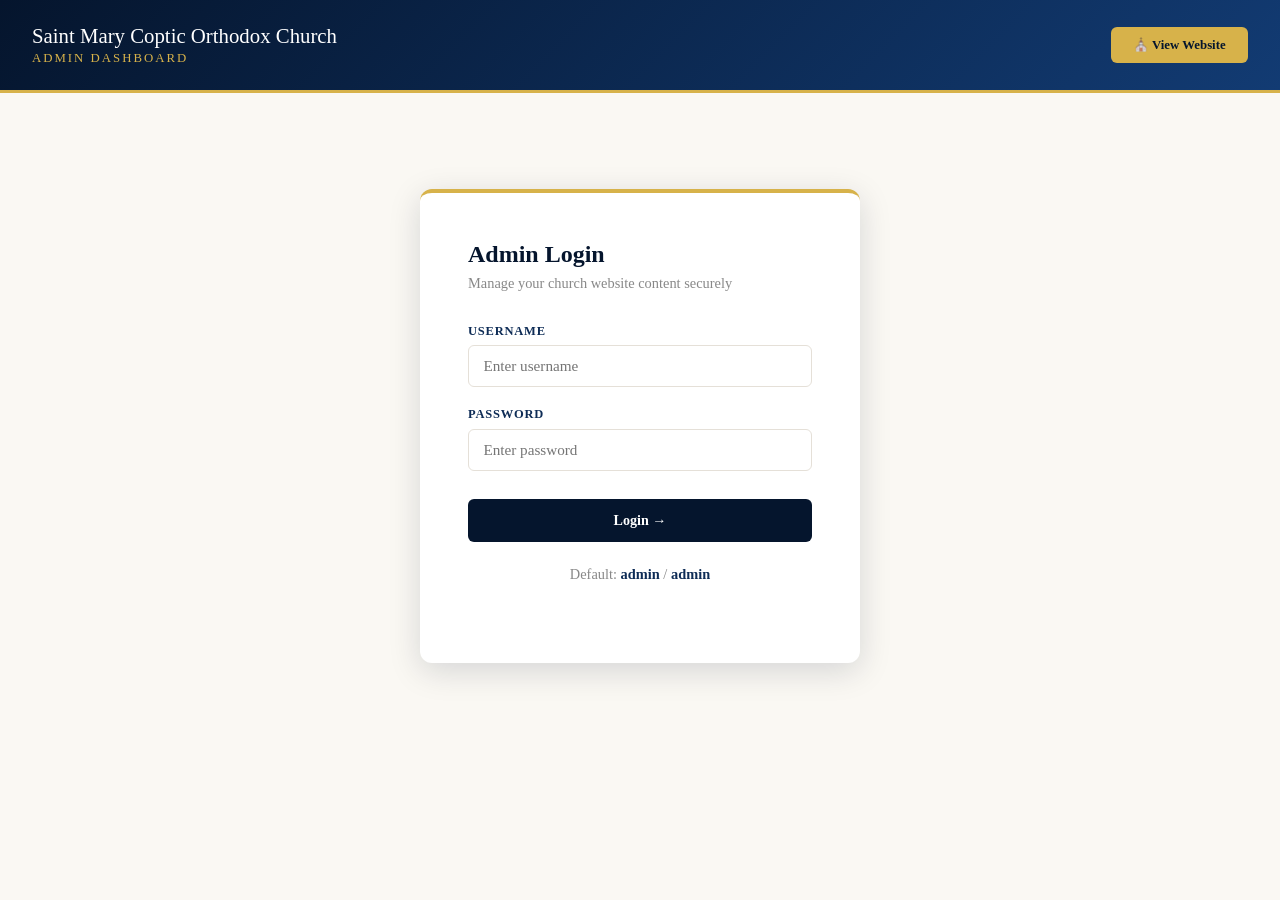
==== admin.html @ d554a723 "Saint Mary Coptic Orthodox Church — Design 1 (Elegant Classic)" ====
<!DOCTYPE html>
<html lang="en">
<head>
  <meta charset="UTF-8">
  <meta name="viewport" content="width=device-width, initial-scale=1.0">
  <title>Admin Panel — Saint Mary Coptic Orthodox Church</title>
  <style>
    :root {
      --navy: #05152d;
      --navy-mid: #0e2c56;
      --navy-light: #123b73;
      --gold: #d7b24a;
      --gold-light: #f2d77b;
      --cream: #faf8f3;
      --white: #ffffff;
      --text: #152033;
      --gray: #888;
      --border: #e5e0d8;
      --danger: #c0392b;
      --success: #1e8449;
    }
    * { margin: 0; padding: 0; box-sizing: border-box; }
    body { font-family: Georgia, 'Times New Roman', serif; background: var(--cream); color: var(--text); min-height: 100vh; }

    .admin-header {
      background: linear-gradient(135deg, var(--navy), var(--navy-light));
      color: var(--white);
      padding: 1.5rem 2rem;
      display: flex; align-items: center; justify-content: space-between;
      border-bottom: 3px solid var(--gold);
    }
    .admin-header h1 { font-size: 1.3rem; font-weight: normal; }
    .admin-header .sub { color: var(--gold); font-size: 0.8rem; letter-spacing: 2px; text-transform: uppercase; margin-top: 0.2rem; }

    .container { max-width: 960px; margin: 0 auto; padding: 2rem 1.5rem; }

    /* LOGIN */
    .login-card {
      background: var(--white); border-radius: 12px; padding: 3rem;
      max-width: 440px; margin: 4rem auto;
      box-shadow: 0 8px 32px rgba(5,21,45,0.15); border-top: 4px solid var(--gold);
    }
    .login-card h2 { color: var(--navy); margin-bottom: 0.4rem; font-size: 1.5rem; }
    .login-card > p { color: var(--gray); font-size: 0.9rem; margin-bottom: 2rem; }
    .login-hint { text-align: center; margin-top: 1.5rem; color: var(--gray); font-size: 0.85rem; }
    .login-hint strong { color: var(--navy-mid); }

    .form-group { margin-bottom: 1.25rem; }
    .form-group label {
      display: block; margin-bottom: 0.4rem;
      font-size: 0.78rem; font-weight: 700; text-transform: uppercase;
      letter-spacing: 0.8px; color: var(--navy-mid);
    }
    .form-group input,
    .form-group textarea,
    .form-group select {
      width: 100%; padding: 0.7rem 0.9rem;
      border: 1.5px solid var(--border); border-radius: 6px;
      font-family: inherit; font-size: 0.95rem; color: var(--text);
      background: var(--white); transition: border-color 0.2s, box-shadow 0.2s;
    }
    .form-group input:focus, .form-group textarea:focus, .form-group select:focus {
      outline: none; border-color: var(--gold); box-shadow: 0 0 0 3px rgba(215,178,74,0.18);
    }
    .form-group textarea { resize: vertical; min-height: 80px; }

    .btn {
      display: inline-flex; align-items: center; gap: 0.4rem;
      padding: 0.65rem 1.4rem; border: none; border-radius: 6px;
      font-family: inherit; font-size: 0.88rem; font-weight: 700;
      cursor: pointer; transition: all 0.18s; text-decoration: none;
    }
    .btn:hover { transform: translateY(-1px); }
    .btn-navy { background: var(--navy); color: var(--white); }
    .btn-navy:hover { background: var(--navy-light); }
    .btn-gold { background: var(--gold); color: var(--navy); }
    .btn-gold:hover { background: var(--gold-light); }
    .btn-muted { background: #ccc; color: var(--text); }
    .btn-muted:hover { background: #bbb; }
    .btn-danger { background: var(--danger); color: var(--white); font-size: 0.76rem; padding: 0.32rem 0.75rem; border-radius: 4px; }
    .btn-danger:hover { background: #e74c3c; transform: none; }
    .btn-edit { background: var(--navy-mid); color: var(--white); font-size: 0.76rem; padding: 0.32rem 0.75rem; border-radius: 4px; }
    .btn-edit:hover { background: var(--navy-light); transform: none; }
    .btn-full { width: 100%; justify-content: center; }
    .btn-sm { font-size: 0.78rem; padding: 0.35rem 0.85rem; }

    #adminPanel { display: none; }

    .topbar {
      background: var(--white); border-radius: 10px; padding: 1rem 1.5rem;
      margin-bottom: 1.5rem;
      display: flex; align-items: center; justify-content: space-between;
      box-shadow: 0 2px 10px rgba(5,21,45,0.08); flex-wrap: wrap; gap: 0.75rem;
    }
    .topbar h2 { color: var(--navy); font-size: 1.05rem; font-weight: normal; }
    .topbar-actions { display: flex; gap: 0.6rem; flex-wrap: wrap; }

    .section-card {
      background: var(--white); border-radius: 10px; margin-bottom: 1.5rem;
      box-shadow: 0 2px 10px rgba(5,21,45,0.08); overflow: hidden;
    }
    .section-head {
      background: var(--navy); color: var(--white); padding: 0.9rem 1.5rem;
      display: flex; align-items: center; justify-content: space-between;
    }
    .section-head h3 { font-size: 0.92rem; font-weight: 600; letter-spacing: 0.3px; }
    .section-body { padding: 1.25rem 1.5rem; }

    .record-list { display: flex; flex-direction: column; gap: 0.6rem; }
    .record-item {
      display: flex; align-items: center; gap: 1rem;
      padding: 0.85rem 1rem; border: 1px solid var(--border); border-radius: 8px;
      background: var(--cream);
    }
    .record-thumb { width: 46px; height: 46px; border-radius: 6px; object-fit: cover; flex-shrink: 0; border: 1px solid var(--border); }
    .record-icon { width: 46px; height: 46px; border-radius: 6px; background: var(--navy-mid); color: var(--gold); display: flex; align-items: center; justify-content: center; font-size: 1.2rem; flex-shrink: 0; }
    .record-info { flex: 1; min-width: 0; }
    .record-info strong { display: block; color: var(--navy); font-size: 0.92rem; }
    .record-info span { color: var(--gray); font-size: 0.8rem; }
    .record-actions { display: flex; gap: 0.4rem; flex-shrink: 0; }

    .empty-state { text-align: center; padding: 2.5rem 1rem; color: var(--gray); font-size: 0.88rem; }
    .empty-state em { display: block; font-size: 2rem; margin-bottom: 0.5rem; font-style: normal; }

    .live-grid { display: grid; grid-template-columns: 1fr 1fr; gap: 1rem; }
    @media (max-width: 600px) { .live-grid { grid-template-columns: 1fr; } }
    .checkbox-label {
      display: flex; align-items: center; gap: 0.75rem;
      padding: 0.7rem 0.9rem; border: 1.5px solid var(--border); border-radius: 6px; cursor: pointer;
    }
    .checkbox-label input[type="checkbox"] { width: 18px; height: 18px; cursor: pointer; accent-color: var(--navy); }

    /* MODAL */
    .modal-overlay {
      position: fixed; inset: 0; background: rgba(5,21,45,0.75);
      display: flex; align-items: center; justify-content: center;
      z-index: 9999; padding: 1rem;
      opacity: 0; pointer-events: none; transition: opacity 0.22s;
    }
    .modal-overlay.open { opacity: 1; pointer-events: all; }
    .modal-box {
      background: var(--white); border-radius: 12px;
      width: 100%; max-width: 520px; max-height: 88vh; overflow-y: auto;
      box-shadow: 0 24px 64px rgba(5,21,45,0.35); border-top: 4px solid var(--gold);
      transform: translateY(-20px) scale(0.97); transition: transform 0.22s;
    }
    .modal-overlay.open .modal-box { transform: translateY(0) scale(1); }
    .modal-head {
      padding: 1.2rem 1.5rem; border-bottom: 1px solid var(--border);
      display: flex; align-items: center; justify-content: space-between;
      position: sticky; top: 0; background: var(--white); z-index: 1;
    }
    .modal-head h3 { color: var(--navy); font-size: 1rem; }
    .modal-close { background: none; border: none; font-size: 1.4rem; color: var(--gray); cursor: pointer; line-height: 1; }
    .modal-close:hover { color: var(--navy); }
    .modal-body { padding: 1.5rem; }
    .modal-foot {
      padding: 1rem 1.5rem; border-top: 1px solid var(--border);
      display: flex; justify-content: flex-end; gap: 0.75rem;
      position: sticky; bottom: 0; background: var(--white); z-index: 1;
    }
    .req { color: #e74c3c; }

    #toast {
      position: fixed; bottom: 2rem; left: 50%; transform: translateX(-50%);
      background: var(--navy); color: var(--white);
      padding: 0.7rem 1.75rem; border-radius: 6px;
      font-size: 0.85rem; border-left: 4px solid var(--gold);
      z-index: 10000; opacity: 0; transition: opacity 0.3s; pointer-events: none; white-space: nowrap;
    }
    #toast.show { opacity: 1; }
  </style>
</head>
<body>

  <div class="admin-header">
    <div>
      <h1>Saint Mary Coptic Orthodox Church</h1>
      <div class="sub">Admin Dashboard</div>
    </div>
    <a href="index.html" class="btn btn-gold" style="font-size:0.8rem;">⛪ View Website</a>
  </div>

  <div class="container">

    <!-- LOGIN -->
    <div id="loginView" class="login-card">
      <h2>Admin Login</h2>
      <p>Manage your church website content securely</p>
      <form onsubmit="event.preventDefault(); doLogin();">
        <div class="form-group">
          <label>Username</label>
          <input type="text" id="loginUser" placeholder="Enter username" required autocomplete="username">
        </div>
        <div class="form-group">
          <label>Password</label>
          <input type="password" id="loginPass" placeholder="Enter password" required autocomplete="current-password">
        </div>
        <button type="submit" class="btn btn-navy btn-full" style="margin-top:0.5rem; padding:0.8rem;">Login →</button>
      </form>
      <p class="login-hint">Default: <strong>admin</strong> / <strong>admin</strong></p>
    </div>

    <!-- ADMIN PANEL -->
    <div id="adminPanel">

      <div class="topbar">
        <h2>Content Manager</h2>
        <div class="topbar-actions">
          <button class="btn btn-gold" onclick="downloadJSON()">📥 Export JSON</button>
          <button class="btn btn-muted" onclick="doLogout()">Logout</button>
        </div>
      </div>

      <!-- LIVE STREAM -->
      <div class="section-card">
        <div class="section-head">
          <h3>📺 Live Stream</h3>
          <button class="btn btn-gold btn-sm" onclick="saveLiveStream()">Save</button>
        </div>
        <div class="section-body">
          <div class="live-grid">
            <div class="form-group">
              <label>Stream Title</label>
              <input type="text" id="liveTitle" placeholder="Sunday Liturgy Live">
            </div>
            <div class="form-group">
              <label>YouTube Video ID</label>
              <input type="text" id="liveYoutubeId" placeholder="dQw4w9WgXcQ">
            </div>
            <div class="form-group">
              <label>Next Stream Time</label>
              <input type="text" id="liveNextStream" placeholder="Sunday, 10:00 AM">
            </div>
            <div class="form-group">
              <label>Stream Status</label>
              <label class="checkbox-label">
                <input type="checkbox" id="liveIsLive">
                <span>Currently Streaming Live</span>
              </label>
            </div>
          </div>
        </div>
      </div>

      <!-- CLERGY -->
      <div class="section-card">
        <div class="section-head">
          <h3>⛪ Clergy &amp; Staff</h3>
          <button class="btn btn-gold btn-sm" onclick="openModal('clergy')">+ Add Clergy</button>
        </div>
        <div class="section-body">
          <div class="record-list" id="clergyList"></div>
        </div>
      </div>

      <!-- MINISTRIES -->
      <div class="section-card">
        <div class="section-head">
          <h3>🙏 Ministries</h3>
          <button class="btn btn-gold btn-sm" onclick="openModal('ministries')">+ Add Ministry</button>
        </div>
        <div class="section-body">
          <div class="record-list" id="ministriesList"></div>
        </div>
      </div>

      <!-- SCHEDULE -->
      <div class="section-card">
        <div class="section-head">
          <h3>📅 Weekly Schedule</h3>
          <button class="btn btn-gold btn-sm" onclick="openModal('schedule')">+ Add Service</button>
        </div>
        <div class="section-body">
          <div class="record-list" id="scheduleList"></div>
        </div>
      </div>

      <!-- SERMONS -->
      <div class="section-card">
        <div class="section-head">
          <h3>🎙️ Sermons</h3>
          <button class="btn btn-gold btn-sm" onclick="openModal('sermons')">+ Add Sermon</button>
        </div>
        <div class="section-body">
          <div class="record-list" id="sermonsList"></div>
        </div>
      </div>

      <!-- EVENTS -->
      <div class="section-card">
        <div class="section-head">
          <h3>📣 Events</h3>
          <button class="btn btn-gold btn-sm" onclick="openModal('events')">+ Add Event</button>
        </div>
        <div class="section-body">
          <div class="record-list" id="eventsList"></div>
        </div>
      </div>

      <!-- GALLERY -->
      <div class="section-card">
        <div class="section-head">
          <h3>🖼️ Gallery</h3>
          <button class="btn btn-gold btn-sm" onclick="openModal('gallery')">+ Add Photo</button>
        </div>
        <div class="section-body">
          <div class="record-list" id="galleryList"></div>
        </div>
      </div>

    </div>
  </div>

  <!-- MODAL OVERLAY -->
  <div id="modalOverlay" class="modal-overlay" onclick="handleBgClick(event)">
    <div class="modal-box">
      <div class="modal-head">
        <h3 id="modalTitle">Add Item</h3>
        <button class="modal-close" onclick="closeModal()">✕</button>
      </div>
      <div class="modal-body" id="modalBody"></div>
      <div class="modal-foot">
        <button class="btn btn-muted" onclick="closeModal()">Cancel</button>
        <button class="btn btn-navy" onclick="saveModal()">Save Record</button>
      </div>
    </div>
  </div>

  <div id="toast"></div>

  <script src="js/admin.js"></script>
</body>
</html>
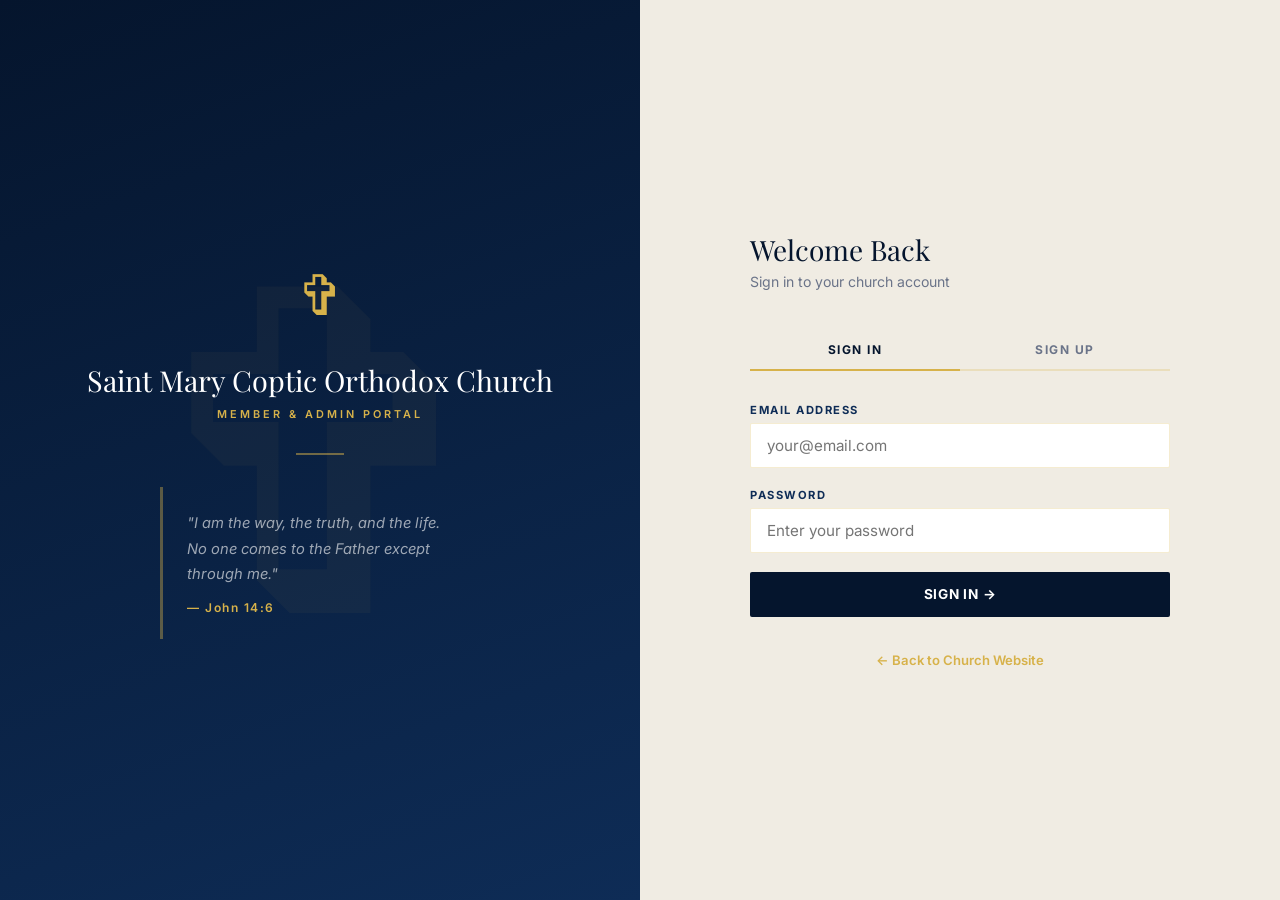
==== commit 5728f2f2: "Revamp Design 1: Modern Luminous with full admin/auth system - Complete redesign with Playfair Displ" ====
--- a/admin.html
+++ b/admin.html
@@ -6,329 +6,309 @@
   <title>Admin Panel — Saint Mary Coptic Orthodox Church</title>
   <style>
     :root {
-      --navy: #05152d;
-      --navy-mid: #0e2c56;
-      --navy-light: #123b73;
-      --gold: #d7b24a;
-      --gold-light: #f2d77b;
-      --cream: #faf8f3;
-      --white: #ffffff;
-      --text: #152033;
-      --gray: #888;
-      --border: #e5e0d8;
-      --danger: #c0392b;
-      --success: #1e8449;
+      --navy:#05152d; --navy-mid:#0e2c56; --navy-light:#123b73;
+      --gold:#d7b24a; --gold-light:#f2d77b; --gold-line:rgba(215,178,74,0.25);
+      --cream:#faf8f3; --cream-dark:#f0ece3; --white:#fff;
+      --text:#1a2438; --gray:#6b7489; --border:rgba(215,178,74,0.22);
+      --danger:#c0392b; --success:#1e8449;
     }
-    * { margin: 0; padding: 0; box-sizing: border-box; }
-    body { font-family: Georgia, 'Times New Roman', serif; background: var(--cream); color: var(--text); min-height: 100vh; }
-
-    .admin-header {
-      background: linear-gradient(135deg, var(--navy), var(--navy-light));
-      color: var(--white);
-      padding: 1.5rem 2rem;
-      display: flex; align-items: center; justify-content: space-between;
-      border-bottom: 3px solid var(--gold);
-    }
-    .admin-header h1 { font-size: 1.3rem; font-weight: normal; }
-    .admin-header .sub { color: var(--gold); font-size: 0.8rem; letter-spacing: 2px; text-transform: uppercase; margin-top: 0.2rem; }
-
-    .container { max-width: 960px; margin: 0 auto; padding: 2rem 1.5rem; }
-
-    /* LOGIN */
-    .login-card {
-      background: var(--white); border-radius: 12px; padding: 3rem;
-      max-width: 440px; margin: 4rem auto;
-      box-shadow: 0 8px 32px rgba(5,21,45,0.15); border-top: 4px solid var(--gold);
-    }
-    .login-card h2 { color: var(--navy); margin-bottom: 0.4rem; font-size: 1.5rem; }
-    .login-card > p { color: var(--gray); font-size: 0.9rem; margin-bottom: 2rem; }
-    .login-hint { text-align: center; margin-top: 1.5rem; color: var(--gray); font-size: 0.85rem; }
-    .login-hint strong { color: var(--navy-mid); }
-
-    .form-group { margin-bottom: 1.25rem; }
-    .form-group label {
-      display: block; margin-bottom: 0.4rem;
-      font-size: 0.78rem; font-weight: 700; text-transform: uppercase;
-      letter-spacing: 0.8px; color: var(--navy-mid);
-    }
-    .form-group input,
-    .form-group textarea,
-    .form-group select {
-      width: 100%; padding: 0.7rem 0.9rem;
-      border: 1.5px solid var(--border); border-radius: 6px;
-      font-family: inherit; font-size: 0.95rem; color: var(--text);
-      background: var(--white); transition: border-color 0.2s, box-shadow 0.2s;
-    }
-    .form-group input:focus, .form-group textarea:focus, .form-group select:focus {
-      outline: none; border-color: var(--gold); box-shadow: 0 0 0 3px rgba(215,178,74,0.18);
-    }
-    .form-group textarea { resize: vertical; min-height: 80px; }
-
-    .btn {
-      display: inline-flex; align-items: center; gap: 0.4rem;
-      padding: 0.65rem 1.4rem; border: none; border-radius: 6px;
-      font-family: inherit; font-size: 0.88rem; font-weight: 700;
-      cursor: pointer; transition: all 0.18s; text-decoration: none;
-    }
-    .btn:hover { transform: translateY(-1px); }
-    .btn-navy { background: var(--navy); color: var(--white); }
-    .btn-navy:hover { background: var(--navy-light); }
-    .btn-gold { background: var(--gold); color: var(--navy); }
-    .btn-gold:hover { background: var(--gold-light); }
-    .btn-muted { background: #ccc; color: var(--text); }
-    .btn-muted:hover { background: #bbb; }
-    .btn-danger { background: var(--danger); color: var(--white); font-size: 0.76rem; padding: 0.32rem 0.75rem; border-radius: 4px; }
-    .btn-danger:hover { background: #e74c3c; transform: none; }
-    .btn-edit { background: var(--navy-mid); color: var(--white); font-size: 0.76rem; padding: 0.32rem 0.75rem; border-radius: 4px; }
-    .btn-edit:hover { background: var(--navy-light); transform: none; }
-    .btn-full { width: 100%; justify-content: center; }
-    .btn-sm { font-size: 0.78rem; padding: 0.35rem 0.85rem; }
-
-    #adminPanel { display: none; }
-
-    .topbar {
-      background: var(--white); border-radius: 10px; padding: 1rem 1.5rem;
-      margin-bottom: 1.5rem;
-      display: flex; align-items: center; justify-content: space-between;
-      box-shadow: 0 2px 10px rgba(5,21,45,0.08); flex-wrap: wrap; gap: 0.75rem;
-    }
-    .topbar h2 { color: var(--navy); font-size: 1.05rem; font-weight: normal; }
-    .topbar-actions { display: flex; gap: 0.6rem; flex-wrap: wrap; }
-
-    .section-card {
-      background: var(--white); border-radius: 10px; margin-bottom: 1.5rem;
-      box-shadow: 0 2px 10px rgba(5,21,45,0.08); overflow: hidden;
-    }
-    .section-head {
-      background: var(--navy); color: var(--white); padding: 0.9rem 1.5rem;
-      display: flex; align-items: center; justify-content: space-between;
-    }
-    .section-head h3 { font-size: 0.92rem; font-weight: 600; letter-spacing: 0.3px; }
-    .section-body { padding: 1.25rem 1.5rem; }
-
-    .record-list { display: flex; flex-direction: column; gap: 0.6rem; }
-    .record-item {
-      display: flex; align-items: center; gap: 1rem;
-      padding: 0.85rem 1rem; border: 1px solid var(--border); border-radius: 8px;
-      background: var(--cream);
-    }
-    .record-thumb { width: 46px; height: 46px; border-radius: 6px; object-fit: cover; flex-shrink: 0; border: 1px solid var(--border); }
-    .record-icon { width: 46px; height: 46px; border-radius: 6px; background: var(--navy-mid); color: var(--gold); display: flex; align-items: center; justify-content: center; font-size: 1.2rem; flex-shrink: 0; }
-    .record-info { flex: 1; min-width: 0; }
-    .record-info strong { display: block; color: var(--navy); font-size: 0.92rem; }
-    .record-info span { color: var(--gray); font-size: 0.8rem; }
-    .record-actions { display: flex; gap: 0.4rem; flex-shrink: 0; }
-
-    .empty-state { text-align: center; padding: 2.5rem 1rem; color: var(--gray); font-size: 0.88rem; }
-    .empty-state em { display: block; font-size: 2rem; margin-bottom: 0.5rem; font-style: normal; }
-
-    .live-grid { display: grid; grid-template-columns: 1fr 1fr; gap: 1rem; }
-    @media (max-width: 600px) { .live-grid { grid-template-columns: 1fr; } }
-    .checkbox-label {
-      display: flex; align-items: center; gap: 0.75rem;
-      padding: 0.7rem 0.9rem; border: 1.5px solid var(--border); border-radius: 6px; cursor: pointer;
-    }
-    .checkbox-label input[type="checkbox"] { width: 18px; height: 18px; cursor: pointer; accent-color: var(--navy); }
-
-    /* MODAL */
-    .modal-overlay {
-      position: fixed; inset: 0; background: rgba(5,21,45,0.75);
-      display: flex; align-items: center; justify-content: center;
-      z-index: 9999; padding: 1rem;
-      opacity: 0; pointer-events: none; transition: opacity 0.22s;
-    }
-    .modal-overlay.open { opacity: 1; pointer-events: all; }
-    .modal-box {
-      background: var(--white); border-radius: 12px;
-      width: 100%; max-width: 520px; max-height: 88vh; overflow-y: auto;
-      box-shadow: 0 24px 64px rgba(5,21,45,0.35); border-top: 4px solid var(--gold);
-      transform: translateY(-20px) scale(0.97); transition: transform 0.22s;
-    }
-    .modal-overlay.open .modal-box { transform: translateY(0) scale(1); }
-    .modal-head {
-      padding: 1.2rem 1.5rem; border-bottom: 1px solid var(--border);
-      display: flex; align-items: center; justify-content: space-between;
-      position: sticky; top: 0; background: var(--white); z-index: 1;
-    }
-    .modal-head h3 { color: var(--navy); font-size: 1rem; }
-    .modal-close { background: none; border: none; font-size: 1.4rem; color: var(--gray); cursor: pointer; line-height: 1; }
-    .modal-close:hover { color: var(--navy); }
-    .modal-body { padding: 1.5rem; }
-    .modal-foot {
-      padding: 1rem 1.5rem; border-top: 1px solid var(--border);
-      display: flex; justify-content: flex-end; gap: 0.75rem;
-      position: sticky; bottom: 0; background: var(--white); z-index: 1;
-    }
-    .req { color: #e74c3c; }
-
-    #toast {
-      position: fixed; bottom: 2rem; left: 50%; transform: translateX(-50%);
-      background: var(--navy); color: var(--white);
-      padding: 0.7rem 1.75rem; border-radius: 6px;
-      font-size: 0.85rem; border-left: 4px solid var(--gold);
-      z-index: 10000; opacity: 0; transition: opacity 0.3s; pointer-events: none; white-space: nowrap;
-    }
-    #toast.show { opacity: 1; }
+    *, *::before, *::after { margin:0; padding:0; box-sizing:border-box; }
+    body { font-family:'Inter','Helvetica Neue',Arial,sans-serif; background:var(--cream-dark); color:var(--text); min-height:100vh; }
+    .topbar { background:var(--navy); color:var(--white); padding:1rem 1.5rem; display:flex; align-items:center; justify-content:space-between; border-bottom:3px solid var(--gold); }
+    .topbar-left h1 { font-size:1.1rem; font-weight:500; font-family:'Inter',sans-serif; }
+    .topbar-left .sub { color:var(--gold); font-size:0.65rem; letter-spacing:3px; text-transform:uppercase; margin-top:0.15rem; }
+    .topbar-right { display:flex; align-items:center; gap:0.75rem; flex-wrap:wrap; }
+    .user-pill { background:rgba(215,178,74,0.15); color:var(--gold); padding:0.35rem 0.85rem; font-size:0.78rem; border:1px solid var(--gold-line); }
+    .layout { display:grid; grid-template-columns:220px 1fr; min-height:calc(100vh - 63px); }
+    .sidebar { background:var(--navy-mid); padding:1.5rem 0; border-right:1px solid rgba(215,178,74,0.1); }
+    .sidebar-label { font-size:0.6rem; letter-spacing:3px; text-transform:uppercase; color:rgba(215,178,74,0.4); padding:0.5rem 1.25rem; }
+    .sidebar-link { display:block; padding:0.6rem 1.25rem; color:rgba(255,255,255,0.6); font-size:0.85rem; cursor:pointer; transition:all 0.15s; border-left:3px solid transparent; }
+    .sidebar-link:hover { color:var(--white); background:rgba(255,255,255,0.04); }
+    .sidebar-link.active { color:var(--gold); border-left-color:var(--gold); background:rgba(215,178,74,0.06); }
+    .sidebar-divider { height:1px; background:rgba(215,178,74,0.1); margin:0.75rem 1.25rem; }
+    .main { padding:2rem; overflow-y:auto; }
+    .section-panel { display:none; }
+    .section-panel.active { display:block; }
+    .panel-title { font-size:1.2rem; color:var(--navy); margin-bottom:0.25rem; font-weight:600; }
+    .panel-sub { color:var(--gray); font-size:0.85rem; margin-bottom:1.5rem; }
+    .card { background:var(--white); border-left:4px solid var(--gold); margin-bottom:1.25rem; box-shadow:0 2px 10px rgba(5,21,45,0.07); }
+    .card-head { padding:0.9rem 1.25rem; border-bottom:1px solid var(--gold-line); display:flex; align-items:center; justify-content:space-between; }
+    .card-head h3 { font-size:0.82rem; letter-spacing:1px; text-transform:uppercase; color:var(--navy); }
+    .card-body { padding:1.25rem; }
+    .form-group { margin-bottom:1.1rem; }
+    .form-group label { display:block; margin-bottom:0.35rem; font-size:0.7rem; font-weight:700; letter-spacing:1.5px; text-transform:uppercase; color:var(--navy-mid); }
+    .form-group input, .form-group textarea, .form-group select { width:100%; padding:0.65rem 0.9rem; border:1.5px solid var(--gold-line); background:var(--cream); font-family:inherit; font-size:0.92rem; color:var(--text); transition:border-color 0.2s; }
+    .form-group input:focus, .form-group textarea:focus, .form-group select:focus { outline:none; border-color:var(--gold); box-shadow:0 0 0 3px rgba(215,178,74,0.12); background:var(--white); }
+    .form-group textarea { resize:vertical; min-height:80px; }
+    .field-hint { font-size:0.75rem; color:var(--gray); margin-top:0.3rem; line-height:1.5; }
+    .form-row { display:grid; grid-template-columns:1fr 1fr; gap:1rem; }
+    .form-row.cols3 { grid-template-columns:1fr 1fr 1fr; }
+    .upload-box { border:2px dashed var(--gold-line); background:var(--cream); display:flex; flex-direction:column; align-items:center; justify-content:center; min-height:110px; cursor:pointer; position:relative; overflow:hidden; transition:border-color 0.2s; }
+    .upload-box:hover { border-color:var(--gold); }
+    .upload-ph { text-align:center; pointer-events:none; padding:1rem; }
+    .upload-ph-icon { font-size:1.8rem; display:block; margin-bottom:0.4rem; }
+    .upload-ph span { font-size:0.78rem; color:var(--gray); }
+    .upload-ph small { display:block; font-size:0.7rem; color:rgba(107,116,137,0.6); margin-top:0.2rem; }
+    .upload-preview { max-height:160px; max-width:100%; object-fit:cover; display:none; }
+    .btn { display:inline-flex; align-items:center; gap:0.4rem; padding:0.6rem 1.2rem; border:none; font-family:inherit; font-size:0.82rem; font-weight:700; cursor:pointer; transition:all 0.18s; }
+    .btn-navy { background:var(--navy); color:var(--white); }
+    .btn-navy:hover { background:var(--navy-light); }
+    .btn-gold { background:var(--gold); color:var(--navy); }
+    .btn-gold:hover { background:var(--gold-light); }
+    .btn-muted { background:#ccc; color:var(--text); }
+    .btn-success { background:var(--success); color:var(--white); }
+    .btn-danger { background:var(--danger); color:var(--white); font-size:0.72rem; padding:0.28rem 0.65rem; }
+    .btn-warning { background:#e67e22; color:var(--white); font-size:0.72rem; padding:0.28rem 0.65rem; }
+    .btn-info { background:var(--navy-mid); color:var(--white); font-size:0.72rem; padding:0.28rem 0.65rem; }
+    .btn-sm { font-size:0.75rem; padding:0.32rem 0.8rem; }
+    .record-list { display:flex; flex-direction:column; gap:0.5rem; }
+    .record-item { display:flex; align-items:center; gap:0.9rem; padding:0.8rem 1rem; border:1px solid var(--gold-line); background:var(--cream-dark); }
+    .rec-thumb { width:44px; height:44px; object-fit:cover; flex-shrink:0; border:1px solid var(--gold-line); }
+    .rec-icon { width:44px; height:44px; background:var(--navy); color:var(--gold); display:flex; align-items:center; justify-content:center; font-size:1.1rem; flex-shrink:0; }
+    .rec-info { flex:1; min-width:0; }
+    .rec-info strong { display:block; color:var(--navy); font-size:0.88rem; }
+    .rec-info span { color:var(--gray); font-size:0.78rem; display:block; }
+    .rec-actions { display:flex; gap:0.4rem; flex-shrink:0; }
+    .empty-state { text-align:center; padding:2.5rem; color:var(--gray); font-size:0.85rem; }
+    .empty-state em { display:block; font-size:2rem; margin-bottom:0.5rem; font-style:normal; }
+    .user-table { width:100%; border-collapse:collapse; font-size:0.88rem; }
+    .user-table th { text-align:left; padding:0.6rem 0.9rem; font-size:0.68rem; letter-spacing:2px; text-transform:uppercase; color:var(--navy-mid); border-bottom:2px solid var(--gold-line); }
+    .user-table td { padding:0.75rem 0.9rem; border-bottom:1px solid var(--gold-line); vertical-align:middle; }
+    .role-badge, .status-badge { display:inline-block; padding:0.18rem 0.6rem; font-size:0.68rem; letter-spacing:1px; text-transform:uppercase; font-weight:700; }
+    .role-admin { background:var(--navy); color:var(--gold); }
+    .role-member { background:rgba(5,21,45,0.08); color:var(--navy-mid); }
+    .status-active { background:#e8f8ee; color:var(--success); }
+    .status-pending { background:#fff3cd; color:#856404; }
+    .modal-overlay { position:fixed; inset:0; background:rgba(5,21,45,0.8); display:flex; align-items:center; justify-content:center; z-index:9999; padding:1rem; opacity:0; pointer-events:none; transition:opacity 0.22s; }
+    .modal-overlay.open { opacity:1; pointer-events:all; }
+    .modal-box { background:var(--white); width:100%; max-width:520px; max-height:88vh; overflow-y:auto; box-shadow:0 24px 64px rgba(5,21,45,0.4); border-top:4px solid var(--gold); transform:translateY(-16px); transition:transform 0.22s; }
+    .modal-overlay.open .modal-box { transform:translateY(0); }
+    .modal-head { padding:1.1rem 1.4rem; border-bottom:1px solid var(--gold-line); display:flex; align-items:center; justify-content:space-between; position:sticky; top:0; background:var(--white); z-index:1; }
+    .modal-head h3 { color:var(--navy); font-size:0.95rem; }
+    .modal-close { background:none; border:none; font-size:1.3rem; color:var(--gray); cursor:pointer; }
+    .modal-body { padding:1.4rem; }
+    .modal-foot { padding:0.9rem 1.4rem; border-top:1px solid var(--gold-line); display:flex; justify-content:flex-end; gap:0.6rem; position:sticky; bottom:0; background:var(--white); z-index:1; }
+    .req { color:var(--danger); }
+    #toast { position:fixed; bottom:2rem; left:50%; transform:translateX(-50%); background:var(--navy); color:var(--white); padding:0.65rem 1.5rem; font-size:0.82rem; border-left:4px solid var(--gold); z-index:10000; opacity:0; transition:opacity 0.3s; pointer-events:none; white-space:nowrap; }
+    #toast.show { opacity:1; }
+    @media (max-width:900px) { .layout { grid-template-columns:1fr; } .sidebar { display:none; } .form-row, .form-row.cols3 { grid-template-columns:1fr; } }
   </style>
 </head>
 <body>
 
-  <div class="admin-header">
-    <div>
-      <h1>Saint Mary Coptic Orthodox Church</h1>
-      <div class="sub">Admin Dashboard</div>
-    </div>
-    <a href="index.html" class="btn btn-gold" style="font-size:0.8rem;">⛪ View Website</a>
+<div class="topbar">
+  <div class="topbar-left">
+    <h1>Saint Mary Coptic Orthodox Church</h1>
+    <div class="sub">Admin Dashboard</div>
   </div>
-
-  <div class="container">
-
-    <!-- LOGIN -->
-    <div id="loginView" class="login-card">
-      <h2>Admin Login</h2>
-      <p>Manage your church website content securely</p>
-      <form onsubmit="event.preventDefault(); doLogin();">
-        <div class="form-group">
-          <label>Username</label>
-          <input type="text" id="loginUser" placeholder="Enter username" required autocomplete="username">
-        </div>
-        <div class="form-group">
-          <label>Password</label>
-          <input type="password" id="loginPass" placeholder="Enter password" required autocomplete="current-password">
-        </div>
-        <button type="submit" class="btn btn-navy btn-full" style="margin-top:0.5rem; padding:0.8rem;">Login →</button>
-      </form>
-      <p class="login-hint">Default: <strong>admin</strong> / <strong>admin</strong></p>
-    </div>
-
-    <!-- ADMIN PANEL -->
-    <div id="adminPanel">
-
-      <div class="topbar">
-        <h2>Content Manager</h2>
-        <div class="topbar-actions">
-          <button class="btn btn-gold" onclick="downloadJSON()">📥 Export JSON</button>
-          <button class="btn btn-muted" onclick="doLogout()">Logout</button>
-        </div>
-      </div>
-
-      <!-- LIVE STREAM -->
-      <div class="section-card">
-        <div class="section-head">
-          <h3>📺 Live Stream</h3>
-          <button class="btn btn-gold btn-sm" onclick="saveLiveStream()">Save</button>
-        </div>
-        <div class="section-body">
-          <div class="live-grid">
-            <div class="form-group">
-              <label>Stream Title</label>
-              <input type="text" id="liveTitle" placeholder="Sunday Liturgy Live">
+  <div class="topbar-right">
+    <span class="user-pill" id="adminName">Loading...</span>
+    <a href="index.html" class="btn btn-gold btn-sm">⛪ View Site</a>
+    <button class="btn btn-muted btn-sm" onclick="signOut()">Sign Out</button>
+  </div>
+</div>
+
+<div class="layout">
+  <nav class="sidebar">
+    <div class="sidebar-label">Content</div>
+    <span class="sidebar-link active" onclick="showPanel('church')">⛪ Church Info</span>
+    <span class="sidebar-link" onclick="showPanel('about')">📖 About</span>
+    <span class="sidebar-link" onclick="showPanel('live')">📺 Live Stream</span>
+    <div class="sidebar-divider"></div>
+    <div class="sidebar-label">People</div>
+    <span class="sidebar-link" onclick="showPanel('clergy')">👤 Clergy</span>
+    <span class="sidebar-link" onclick="showPanel('ministries')">🙏 Ministries</span>
+    <div class="sidebar-divider"></div>
+    <div class="sidebar-label">Services</div>
+    <span class="sidebar-link" onclick="showPanel('schedule')">📅 Schedule</span>
+    <span class="sidebar-link" onclick="showPanel('sermons')">🎙️ Sermons</span>
+    <span class="sidebar-link" onclick="showPanel('events')">📣 Events</span>
+    <span class="sidebar-link" onclick="showPanel('gallery')">🖼️ Gallery</span>
+    <div class="sidebar-divider"></div>
+    <div class="sidebar-label">Admin</div>
+    <span class="sidebar-link" onclick="showPanel('users')">👥 Users</span>
+  </nav>
+
+  <div class="main">
+
+    <!-- CHURCH INFO -->
+    <div class="section-panel active" id="panel-church">
+      <h2 class="panel-title">Church Information</h2>
+      <p class="panel-sub">Basic details shown across the website.</p>
+      <div class="card">
+        <div class="card-head"><h3>Identity</h3><button class="btn btn-gold btn-sm" onclick="saveChurchInfo()">Save</button></div>
+        <div class="card-body">
+          <div class="form-row">
+            <div class="form-group"><label>Church Name</label><input type="text" id="churchName" placeholder="Saint Mary Coptic Orthodox Church"></div>
+            <div class="form-group"><label>Tagline</label><input type="text" id="churchTagline" placeholder="Living the Orthodox Faith"></div>
+          </div>
+        </div>
+      </div>
+    </div>
+
+    <!-- ABOUT -->
+    <div class="section-panel" id="panel-about">
+      <h2 class="panel-title">About Section</h2>
+      <p class="panel-sub">The "About Our Church" section on the website.</p>
+      <div class="card">
+        <div class="card-head"><h3>Content</h3><button class="btn btn-gold btn-sm" onclick="saveAbout()">Save</button></div>
+        <div class="card-body">
+          <div class="form-group"><label>Section Title</label><input type="text" id="aboutTitle"></div>
+          <div class="form-group"><label>Main Description</label><textarea id="aboutDesc" rows="4"></textarea></div>
+          <div class="form-row">
+            <div class="form-group"><label>Vision</label><textarea id="aboutVision" rows="3"></textarea></div>
+            <div class="form-group"><label>Mission</label><textarea id="aboutMission" rows="3"></textarea></div>
+          </div>
+        </div>
+      </div>
+    </div>
+
+    <!-- LIVE STREAM -->
+    <div class="section-panel" id="panel-live">
+      <h2 class="panel-title">Live Stream</h2>
+      <p class="panel-sub">YouTube live stream settings.</p>
+      <div class="card">
+        <div class="card-head"><h3>Stream Settings</h3><button class="btn btn-gold btn-sm" onclick="saveLive()">Save</button></div>
+        <div class="card-body">
+          <div class="form-row">
+            <div class="form-group"><label>Stream Title</label><input type="text" id="liveTitle" placeholder="Sunday Liturgy Live"></div>
+            <div class="form-group"><label>Next Stream Time</label><input type="text" id="liveNextStream" placeholder="Sunday, 10:00 AM"></div>
+          </div>
+          <div class="form-group">
+            <label>YouTube Channel ID <span class="req">*</span></label>
+            <input type="text" id="liveChannelId" placeholder="UCxxxxxxxxxxxxxxxxxxxxxxxxx">
+            <p class="field-hint"><strong>Set once — works every Sunday automatically.</strong> YouTube Studio → Settings → Channel → Basic info → Channel ID (starts with UC…)</p>
+          </div>
+          <div class="form-group">
+            <label>Fallback: Specific Video Link</label>
+            <input type="text" id="liveYoutubeUrl" placeholder="https://www.youtube.com/watch?v=...">
+            <p class="field-hint">Optional. Used only if no Channel ID is set above.</p>
+          </div>
+        </div>
+      </div>
+    </div>
+
+    <!-- CLERGY -->
+    <div class="section-panel" id="panel-clergy">
+      <h2 class="panel-title">Clergy &amp; Staff</h2>
+      <p class="panel-sub">Manage clergy profiles shown on the website.</p>
+      <div class="card">
+        <div class="card-head"><h3>Clergy Members</h3><button class="btn btn-gold btn-sm" onclick="openModal('clergy')">+ Add Clergy</button></div>
+        <div class="card-body"><div class="record-list" id="list-clergy"></div></div>
+      </div>
+    </div>
+
+    <!-- MINISTRIES -->
+    <div class="section-panel" id="panel-ministries">
+      <h2 class="panel-title">Ministries</h2>
+      <p class="panel-sub">Each ministry gets an uploaded image, name, and description.</p>
+      <div class="card">
+        <div class="card-head"><h3>Ministry List</h3><button class="btn btn-gold btn-sm" onclick="openModal('ministries')">+ Add Ministry</button></div>
+        <div class="card-body"><div class="record-list" id="list-ministries"></div></div>
+      </div>
+    </div>
+
+    <!-- SCHEDULE -->
+    <div class="section-panel" id="panel-schedule">
+      <h2 class="panel-title">Weekly Schedule</h2>
+      <p class="panel-sub">All regular services and their times.</p>
+      <div class="card">
+        <div class="card-head"><h3>Services</h3><button class="btn btn-gold btn-sm" onclick="openModal('schedule')">+ Add Service</button></div>
+        <div class="card-body"><div class="record-list" id="list-schedule"></div></div>
+      </div>
+    </div>
+
+    <!-- SERMONS -->
+    <div class="section-panel" id="panel-sermons">
+      <h2 class="panel-title">Sermons</h2>
+      <p class="panel-sub">Archive of sermon recordings linked to YouTube.</p>
+      <div class="card">
+        <div class="card-head"><h3>Sermon Archive</h3><button class="btn btn-gold btn-sm" onclick="openModal('sermons')">+ Add Sermon</button></div>
+        <div class="card-body"><div class="record-list" id="list-sermons"></div></div>
+      </div>
+    </div>
+
+    <!-- EVENTS -->
+    <div class="section-panel" id="panel-events">
+      <h2 class="panel-title">Events</h2>
+      <p class="panel-sub">Upcoming church events. Past events are hidden automatically.</p>
+      <div class="card">
+        <div class="card-head"><h3>Events</h3><button class="btn btn-gold btn-sm" onclick="openModal('events')">+ Add Event</button></div>
+        <div class="card-body"><div class="record-list" id="list-events"></div></div>
+      </div>
+    </div>
+
+    <!-- GALLERY -->
+    <div class="section-panel" id="panel-gallery">
+      <h2 class="panel-title">Photo Gallery</h2>
+      <p class="panel-sub">Upload photos for the gallery section.</p>
+      <div class="card">
+        <div class="card-head"><h3>Gallery Photos</h3><button class="btn btn-gold btn-sm" onclick="openModal('gallery')">+ Add Photo</button></div>
+        <div class="card-body"><div class="record-list" id="list-gallery"></div></div>
+      </div>
+    </div>
+
+    <!-- USERS -->
+    <div class="section-panel" id="panel-users">
+      <h2 class="panel-title">User Management</h2>
+      <p class="panel-sub">Manage who can sign in and access the admin panel.</p>
+      <div class="card" style="margin-bottom:1.25rem">
+        <div class="card-head"><h3>Add User Directly</h3></div>
+        <div class="card-body">
+          <div class="form-row cols3">
+            <div class="form-group"><label>Full Name</label><input type="text" id="newUserName" placeholder="John Smith"></div>
+            <div class="form-group"><label>Email</label><input type="email" id="newUserEmail" placeholder="john@email.com"></div>
+            <div class="form-group"><label>Password</label><input type="text" id="newUserPass" placeholder="Temporary password"></div>
+          </div>
+          <div class="form-row">
+            <div class="form-group"><label>Role</label>
+              <select id="newUserRole"><option value="member">Member</option><option value="admin">Admin</option></select>
             </div>
-            <div class="form-group">
-              <label>YouTube Video ID</label>
-              <input type="text" id="liveYoutubeId" placeholder="dQw4w9WgXcQ">
+            <div class="form-group" style="display:flex;align-items:flex-end">
+              <button class="btn btn-navy" onclick="addUser()" style="width:100%">+ Add User</button>
             </div>
-            <div class="form-group">
-              <label>Next Stream Time</label>
-              <input type="text" id="liveNextStream" placeholder="Sunday, 10:00 AM">
-            </div>
-            <div class="form-group">
-              <label>Stream Status</label>
-              <label class="checkbox-label">
-                <input type="checkbox" id="liveIsLive">
-                <span>Currently Streaming Live</span>
-              </label>
-            </div>
-          </div>
-        </div>
-      </div>
-
-      <!-- CLERGY -->
-      <div class="section-card">
-        <div class="section-head">
-          <h3>⛪ Clergy &amp; Staff</h3>
-          <button class="btn btn-gold btn-sm" onclick="openModal('clergy')">+ Add Clergy</button>
-        </div>
-        <div class="section-body">
-          <div class="record-list" id="clergyList"></div>
-        </div>
-      </div>
-
-      <!-- MINISTRIES -->
-      <div class="section-card">
-        <div class="section-head">
-          <h3>🙏 Ministries</h3>
-          <button class="btn btn-gold btn-sm" onclick="openModal('ministries')">+ Add Ministry</button>
-        </div>
-        <div class="section-body">
-          <div class="record-list" id="ministriesList"></div>
-        </div>
-      </div>
-
-      <!-- SCHEDULE -->
-      <div class="section-card">
-        <div class="section-head">
-          <h3>📅 Weekly Schedule</h3>
-          <button class="btn btn-gold btn-sm" onclick="openModal('schedule')">+ Add Service</button>
-        </div>
-        <div class="section-body">
-          <div class="record-list" id="scheduleList"></div>
-        </div>
-      </div>
-
-      <!-- SERMONS -->
-      <div class="section-card">
-        <div class="section-head">
-          <h3>🎙️ Sermons</h3>
-          <button class="btn btn-gold btn-sm" onclick="openModal('sermons')">+ Add Sermon</button>
-        </div>
-        <div class="section-body">
-          <div class="record-list" id="sermonsList"></div>
-        </div>
-      </div>
-
-      <!-- EVENTS -->
-      <div class="section-card">
-        <div class="section-head">
-          <h3>📣 Events</h3>
-          <button class="btn btn-gold btn-sm" onclick="openModal('events')">+ Add Event</button>
-        </div>
-        <div class="section-body">
-          <div class="record-list" id="eventsList"></div>
-        </div>
-      </div>
-
-      <!-- GALLERY -->
-      <div class="section-card">
-        <div class="section-head">
-          <h3>🖼️ Gallery</h3>
-          <button class="btn btn-gold btn-sm" onclick="openModal('gallery')">+ Add Photo</button>
-        </div>
-        <div class="section-body">
-          <div class="record-list" id="galleryList"></div>
-        </div>
-      </div>
-
-    </div>
+          </div>
+        </div>
+      </div>
+      <div class="card">
+        <div class="card-head">
+          <h3>All Users</h3>
+          <div style="display:flex;gap:0.5rem">
+            <button class="btn btn-gold btn-sm" onclick="downloadContentJSON()">📥 Content JSON</button>
+            <button class="btn btn-navy btn-sm" onclick="downloadUsersJSON()">📥 Users JSON</button>
+          </div>
+        </div>
+        <div class="card-body">
+          <div style="overflow-x:auto">
+            <table class="user-table">
+              <thead><tr><th>Name</th><th>Email</th><th>Role</th><th>Status</th><th>Joined</th><th>Actions</th></tr></thead>
+              <tbody id="userTableBody"></tbody>
+            </table>
+          </div>
+        </div>
+      </div>
+    </div>
+
   </div>
-
-  <!-- MODAL OVERLAY -->
-  <div id="modalOverlay" class="modal-overlay" onclick="handleBgClick(event)">
-    <div class="modal-box">
-      <div class="modal-head">
-        <h3 id="modalTitle">Add Item</h3>
-        <button class="modal-close" onclick="closeModal()">✕</button>
-      </div>
-      <div class="modal-body" id="modalBody"></div>
-      <div class="modal-foot">
-        <button class="btn btn-muted" onclick="closeModal()">Cancel</button>
-        <button class="btn btn-navy" onclick="saveModal()">Save Record</button>
-      </div>
+</div>
+
+<div id="modalOverlay" class="modal-overlay" onclick="handleBgClick(event)">
+  <div class="modal-box">
+    <div class="modal-head">
+      <h3 id="modalTitle">Add Item</h3>
+      <button class="modal-close" onclick="closeModal()">✕</button>
+    </div>
+    <div class="modal-body" id="modalBody"></div>
+    <div class="modal-foot">
+      <button class="btn btn-muted" onclick="closeModal()">Cancel</button>
+      <button class="btn btn-navy" onclick="saveModal()">Save Record</button>
     </div>
   </div>
-
-  <div id="toast"></div>
-
-  <script src="js/admin.js"></script>
+</div>
+
+<div id="toast"></div>
+
+<script src="js/auth.js"></script>
+<script src="js/admin.js"></script>
 </body>
 </html>
